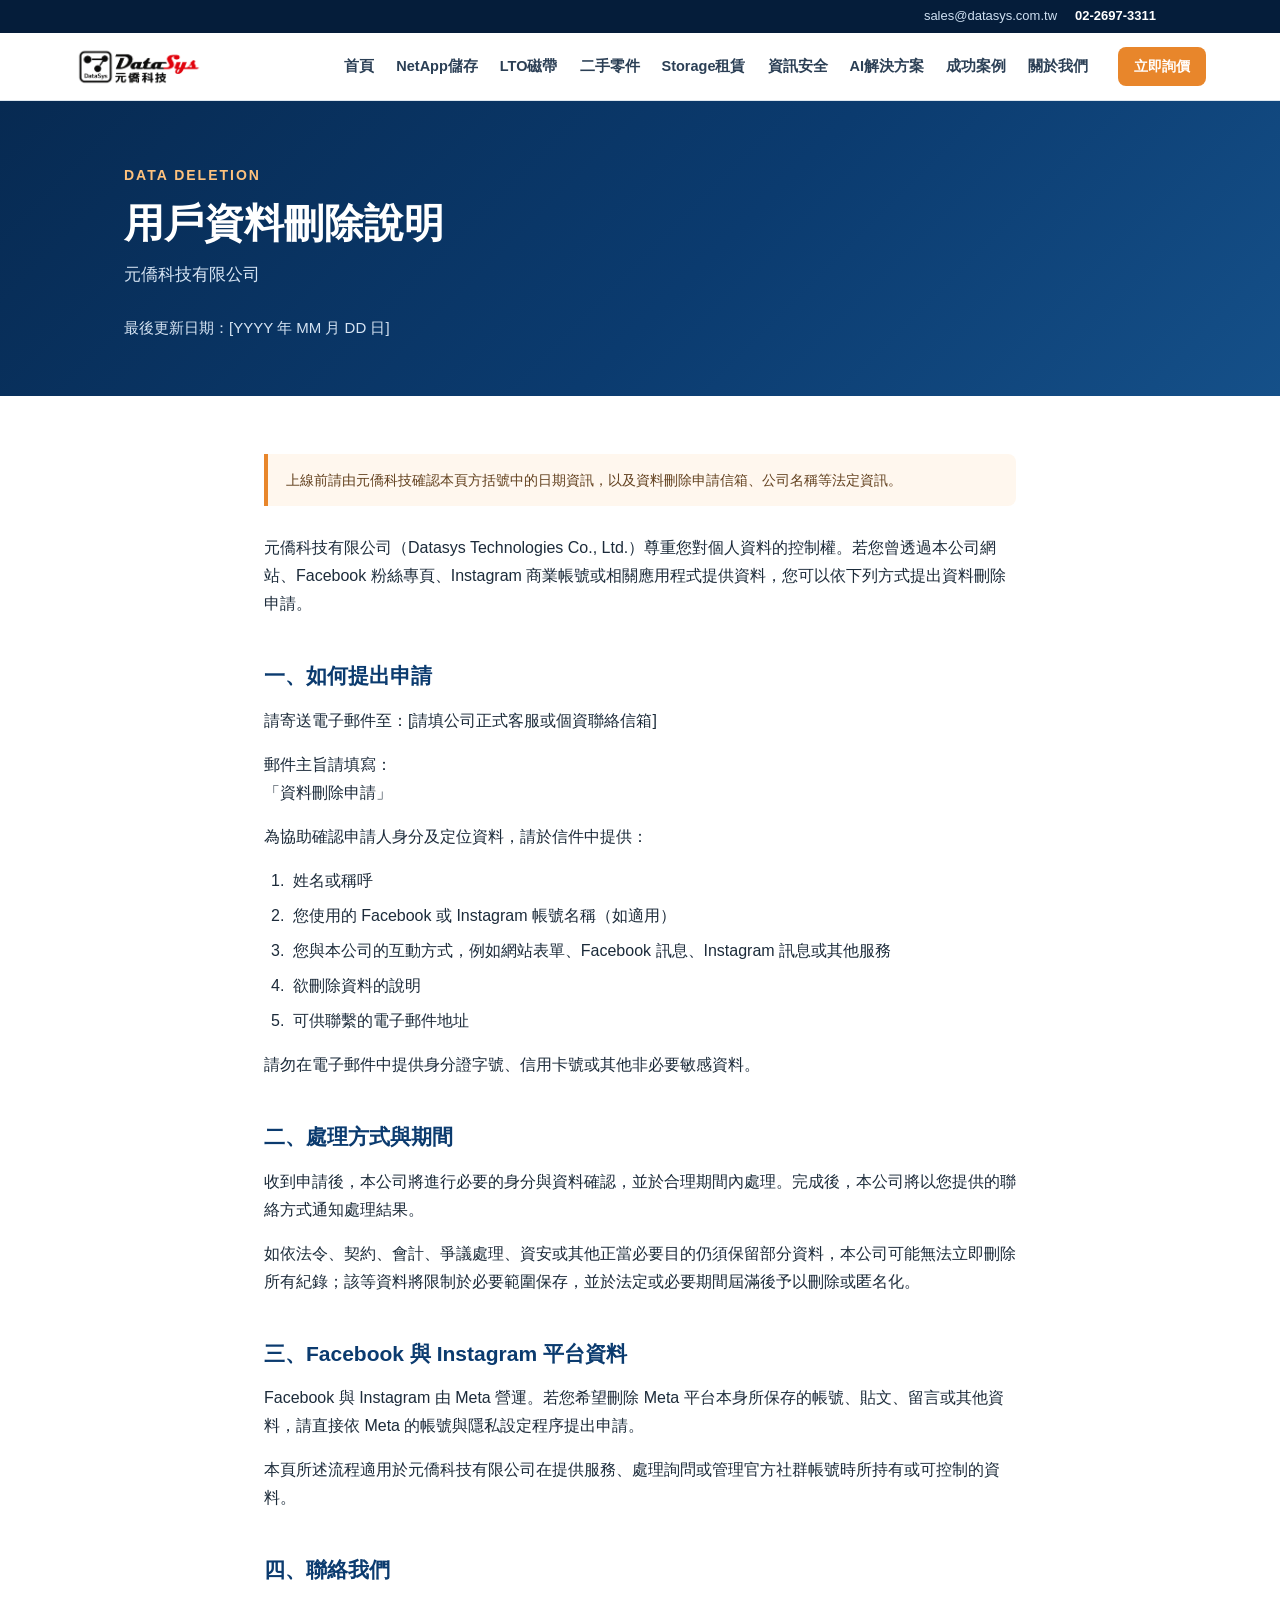
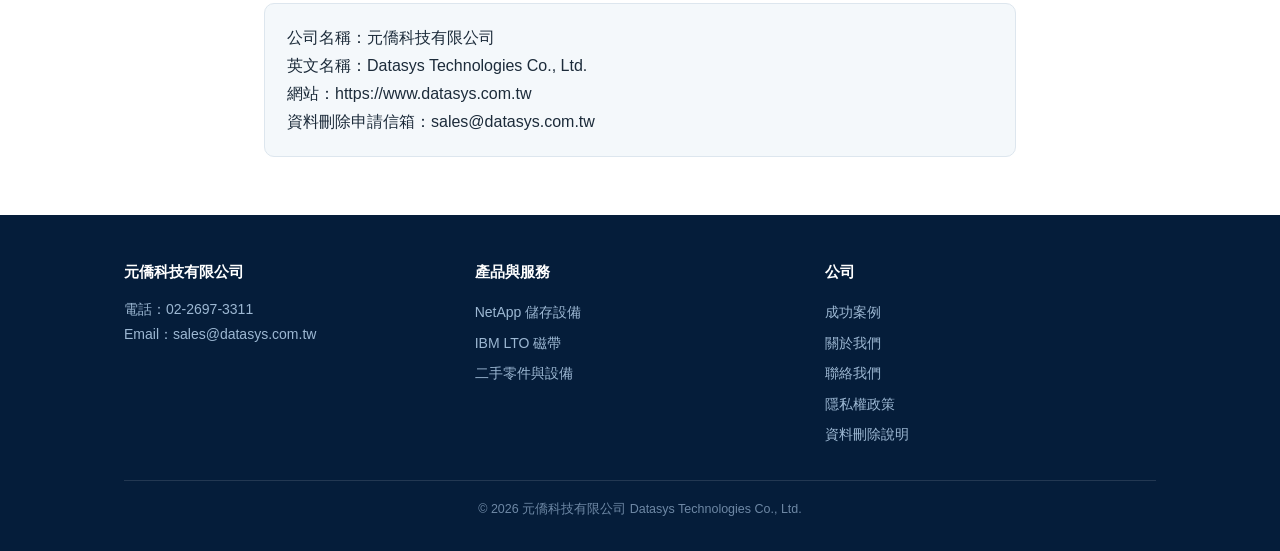
==== site/data-deletion/index.html @ 151cde61 "feat: add privacy and data deletion pages" ====
<!DOCTYPE html>
<html lang="zh-Hant">
<head>
<meta charset="utf-8">
<meta name="viewport" content="width=device-width,initial-scale=1">
<title>用戶資料刪除說明｜元僑科技有限公司</title>
<meta name="description" content="元僑科技有限公司的用戶資料刪除申請方式、處理流程與 Facebook、Instagram 平台資料說明。">
<link rel="stylesheet" href="../style.css">
<link rel="canonical" href="https://www.datasys.com.tw/data-deletion">
</head>
<body>
<header>
<div class="topbar"><div class="wrap"><span>sales@datasys.com.tw</span><a href="tel:0226973311">02-2697-3311</a></div></div>
<div class="navrow">
  <a class="logo" href="/" aria-label="元僑科技首頁"><img src="../image/datasys-logo.png" alt="元僑科技 DataSys" width="130"></a>
  <nav><a href="/">首頁</a><a href="/netapp.html">NetApp儲存</a><a href="/lto.html">LTO磁帶</a><a href="/parts.html">二手零件</a><a href="/rental.html">Storage租賃</a><a href="/security.html">資訊安全</a><a href="/ai.html">AI解決方案</a><a href="/cases.html">成功案例</a><a href="/about.html">關於我們</a></nav>
  <button class="burger" aria-label="開啟選單"><svg class="i" viewBox="0 0 24 24" fill="none" stroke="currentColor" stroke-width="1.8" stroke-linecap="round"><path d="M4 6h16M4 12h16M4 18h16"/></svg></button>
  <a class="btn sm" href="/contact.html">立即詢價</a>
</div>
</header>
<main>
<section class="hero legal-hero"><div class="wrap"><p class="kicker">DATA DELETION</p><h1>用戶資料刪除說明</h1><p class="lead">元僑科技有限公司</p><p class="legal-updated">最後更新日期：[YYYY 年 MM 月 DD 日]</p></div></section>
<section class="sec"><div class="wrap legal-content">
<p class="legal-note">上線前請由元僑科技確認本頁方括號中的日期資訊，以及資料刪除申請信箱、公司名稱等法定資訊。</p>
<p>元僑科技有限公司（Datasys Technologies Co., Ltd.）尊重您對個人資料的控制權。若您曾透過本公司網站、Facebook 粉絲專頁、Instagram 商業帳號或相關應用程式提供資料，您可以依下列方式提出資料刪除申請。</p>
<h2>一、如何提出申請</h2><p>請寄送電子郵件至：[請填公司正式客服或個資聯絡信箱]</p><p>郵件主旨請填寫：<br>「資料刪除申請」</p><p>為協助確認申請人身分及定位資料，請於信件中提供：</p><ol><li>姓名或稱呼</li><li>您使用的 Facebook 或 Instagram 帳號名稱（如適用）</li><li>您與本公司的互動方式，例如網站表單、Facebook 訊息、Instagram 訊息或其他服務</li><li>欲刪除資料的說明</li><li>可供聯繫的電子郵件地址</li></ol><p>請勿在電子郵件中提供身分證字號、信用卡號或其他非必要敏感資料。</p>
<h2>二、處理方式與期間</h2><p>收到申請後，本公司將進行必要的身分與資料確認，並於合理期間內處理。完成後，本公司將以您提供的聯絡方式通知處理結果。</p><p>如依法令、契約、會計、爭議處理、資安或其他正當必要目的仍須保留部分資料，本公司可能無法立即刪除所有紀錄；該等資料將限制於必要範圍保存，並於法定或必要期間屆滿後予以刪除或匿名化。</p>
<h2>三、Facebook 與 Instagram 平台資料</h2><p>Facebook 與 Instagram 由 Meta 營運。若您希望刪除 Meta 平台本身所保存的帳號、貼文、留言或其他資料，請直接依 Meta 的帳號與隱私設定程序提出申請。</p><p>本頁所述流程適用於元僑科技有限公司在提供服務、處理詢問或管理官方社群帳號時所持有或可控制的資料。</p>
<h2>四、聯絡我們</h2><div class="legal-contact"><p>公司名稱：元僑科技有限公司<br>英文名稱：Datasys Technologies Co., Ltd.<br>網站：https://www.datasys.com.tw<br>資料刪除申請信箱：sales@datasys.com.tw</p></div>
</div></section>
</main>
<footer><div class="wrap"><div class="grid g3"><div><h4>元僑科技有限公司</h4><p>電話：02-2697-3311<br>Email：sales@datasys.com.tw</p></div><div><h4>產品與服務</h4><a href="/netapp.html">NetApp 儲存設備</a><a href="/lto.html">IBM LTO 磁帶</a><a href="/parts.html">二手零件與設備</a></div><div><h4>公司</h4><a href="/cases.html">成功案例</a><a href="/about.html">關於我們</a><a href="/contact.html">聯絡我們</a><a href="/privacy-policy">隱私權政策</a><a href="/data-deletion">資料刪除說明</a></div></div><div class="copy">© 2026 元僑科技有限公司 Datasys Technologies Co., Ltd.</div></div></footer>
<script src="../site-common.js" defer></script>
</body>
</html>
---- site/style.css ----
:root{
  --color-navy:#0B1F3A; --color-blue:#2563EB; --color-cyan:#22D3EE; --color-ink:#111827; --color-muted:#64748B; --color-surface:#F8FAFC;
  --navy:#0b3b6f; --navy-d:#072a52; --navy-xd:#051d3a;
  --accent:#e8862b; --accent-d:#cf7017;
  --ink:#1c2b3a; --muted:#5a6b7d; --line:#dde6ee;
  --bg:#ffffff; --bg-soft:#f4f8fb;
}
*{margin:0;padding:0;box-sizing:border-box}
body{font-family:"Noto Sans TC","PingFang TC","Microsoft JhengHei",sans-serif;color:var(--ink);line-height:1.75;background:var(--bg)}
a{color:var(--navy);text-decoration:none}
img{max-width:100%}
.wrap{max-width:1080px;margin:0 auto;padding:0 24px}

/* header */
header{position:sticky;top:0;z-index:50;background:#fff;border-bottom:1px solid var(--line)}
.topbar{background:var(--navy-xd);color:#cfe0f2;font-size:13px}
.topbar .wrap{display:flex;justify-content:flex-end;gap:18px;padding:5px 24px}
.topbar a{color:#fff;font-weight:600}
.navrow{display:flex;align-items:center;gap:20px;padding:12px 24px;max-width:1180px;margin:0 auto}
.logo{display:flex;align-items:center;flex:0 0 auto;width:130px;line-height:0}
.logo img{display:block;width:100%;height:auto}
nav{margin-left:auto;display:flex;flex-wrap:wrap;gap:2px}
nav a{padding:6px 10px;font-size:14.5px;font-weight:600;color:#2b3f55;border-radius:6px}
nav a:hover{background:var(--bg-soft);color:var(--navy)}
nav a.on{color:var(--accent-d)}
svg.i{width:1em;height:1em;vertical-align:-0.125em}
.burger{display:none;background:none;border:1px solid var(--line);border-radius:8px;padding:7px 9px;color:var(--navy);cursor:pointer;margin-left:auto}
.burger svg.i{width:22px;height:22px;display:block}
.navrow{position:relative}
@media(max-width:1000px){
  .logo{width:108px}
  .burger{display:block}
  nav{display:none;position:absolute;top:100%;left:0;right:0;margin-left:0;background:#fff;flex-direction:column;gap:0;padding:8px 24px 16px;border-bottom:1px solid var(--line);box-shadow:0 14px 26px rgba(11,59,111,.10)}
  nav.open{display:flex}
  nav a{padding:13px 8px;font-size:16px;border-bottom:1px solid var(--bg-soft);border-radius:0}
}
@media(max-width:420px){.logo{width:92px}}
.btn{display:inline-block;background:var(--accent);color:#fff;font-weight:700;padding:10px 22px;border-radius:8px;font-size:15px}
.btn:hover{background:var(--accent-d)}
.btn.ghost{background:transparent;border:2px solid rgba(255,255,255,.7);color:#fff}
.btn.ghost:hover{background:rgba(255,255,255,.12)}
.btn.sm{padding:7px 16px;font-size:14px}

/* hero */
.hero{background:linear-gradient(135deg,var(--navy-d) 0%,var(--navy) 55%,#155089 100%);color:#fff;padding:72px 0 64px}
.hero.hero-home{background:linear-gradient(100deg,rgba(5,29,58,.82) 0%,rgba(7,42,82,.60) 45%,rgba(11,59,111,.22) 100%),url(image/hero-home.jpg) center/cover no-repeat;padding:96px 0 88px}
.hero.hero-ai{background:linear-gradient(100deg,rgba(5,29,58,.80) 0%,rgba(7,42,82,.55) 50%,rgba(7,42,82,.18) 100%),url(image/hero-ai.jpg) center/cover no-repeat;padding:88px 0 80px}
.hero.hero-storage{background:linear-gradient(100deg,rgba(5,29,58,.86) 0%,rgba(7,42,82,.66) 50%,rgba(11,59,111,.30) 100%),url(image/storage-closeup.jpg) center/cover no-repeat}
.hero .kicker{color:#ffc27d;font-weight:700;letter-spacing:2px;font-size:14px;margin-bottom:10px}
.hero h1{font-size:clamp(26px,4vw,40px);line-height:1.35;margin-bottom:14px}
.hero .lead{font-size:17px;color:#d7e5f4;max-width:720px;margin-bottom:26px}
.cta-row{display:flex;gap:14px;flex-wrap:wrap}
.trustline{margin-top:30px;font-size:13.5px;color:#a9c3dd;letter-spacing:.5px}

/* sections */
.sec{padding:58px 0}
.sec.soft{background:var(--bg-soft)}
.sec h2{font-size:26px;color:var(--navy);margin-bottom:8px}
.sec .sub{color:var(--muted);margin-bottom:30px;max-width:760px}
.grid{display:grid;gap:20px}
.g3{grid-template-columns:repeat(3,1fr)}
.g2{grid-template-columns:repeat(2,1fr)}
.g4{grid-template-columns:repeat(4,1fr)}
@media(max-width:860px){.g3,.g4{grid-template-columns:repeat(2,1fr)}}
@media(max-width:560px){.g3,.g2,.g4{grid-template-columns:1fr}}
.card{border:1px solid var(--line);border-radius:12px;padding:24px;background:#fff;display:block}
.ico{width:46px;height:46px;border-radius:10px;background:#e9f1f9;color:var(--navy);display:flex;align-items:center;justify-content:center;margin-bottom:12px;font-weight:800;font-size:19px}
.ico svg.i{width:24px;height:24px}
.card h3{font-size:17.5px;color:var(--navy);margin-bottom:8px}
.card p{font-size:14.5px;color:var(--muted)}
a.card:hover{border-color:var(--navy);box-shadow:0 6px 18px rgba(11,59,111,.10)}
a.card .more{display:inline-block;margin-top:10px;font-size:13.5px;font-weight:700;color:var(--accent-d)}

/* feature list */
.feat{display:flex;gap:14px;align-items:flex-start;margin-bottom:22px}
.feat .n{flex:0 0 34px;height:34px;border-radius:50%;background:var(--navy);color:#fff;display:flex;align-items:center;justify-content:center;font-weight:800}
.feat .n svg.i{width:17px;height:17px}
.feat h3{font-size:16.5px;color:var(--navy)}
.feat p{font-size:14.5px;color:var(--muted)}

/* table */
table.spec{width:100%;border-collapse:collapse;background:#fff;font-size:15px}
table.spec th{background:var(--navy);color:#fff;padding:10px 14px;text-align:left}
table.spec td{padding:10px 14px;border-bottom:1px solid var(--line)}
table.spec tr:nth-child(even) td{background:var(--bg-soft)}

/* stock list */
.stock h3{color:var(--navy);font-size:16.5px;margin:18px 0 6px}
.stock ul{list-style:none}
.stock li{padding:6px 0 6px 26px;position:relative;border-bottom:1px dashed var(--line);font-size:15px}
.stock li:before{content:"✔";color:var(--accent-d);position:absolute;left:2px;font-weight:700}

/* faq */
details.faq{background:#fff;border:1px solid var(--line);border-radius:10px;margin-bottom:10px;padding:0 18px}
details.faq summary{cursor:pointer;font-weight:700;padding:14px 0;color:var(--navy);list-style-position:inside}
details.faq p{padding:0 0 16px;color:var(--muted);font-size:14.5px}

/* badges / clients */
.badge-row{display:flex;gap:14px;flex-wrap:wrap;margin-top:6px}
.badge{background:#fff;border:1px solid var(--line);border-radius:10px;padding:14px 22px;font-weight:700;color:var(--navy);font-size:15px}
.badge small{display:block;font-weight:500;color:var(--muted);font-size:12.5px}

/* product showcase */
.prodshot{display:grid;grid-template-columns:1fr 1.1fr;gap:36px;align-items:center}
.prodshot .shot{background:#fff;border:1px solid var(--line);border-radius:14px;padding:14px;display:flex;align-items:center;justify-content:center}
.prodshot .shot img{max-width:100%;max-height:340px;border-radius:8px}
.prodshot ul{list-style:none;margin:14px 0 20px}
.prodshot li{padding:7px 0 7px 26px;position:relative;font-size:15px}
.prodshot li:before{content:"✔";color:var(--accent-d);position:absolute;left:2px;font-weight:700}
@media(max-width:760px){.prodshot{grid-template-columns:1fr}}

/* guarantee highlight */
.promise{background:linear-gradient(135deg,#fff7ee,#ffefdd);border:2px solid var(--accent);border-radius:14px;padding:26px 30px;margin:26px 0}
.promise strong{color:var(--accent-d);font-size:19px}

/* case */
.case{background:#fff;border:1px solid var(--line);border-left:5px solid var(--navy);border-radius:10px;padding:26px 30px;margin-bottom:22px}
.case h3{color:var(--navy);font-size:19px}
.case .tag{display:inline-block;background:var(--bg-soft);color:var(--muted);font-size:12.5px;padding:2px 10px;border-radius:99px;margin:6px 0 12px}
.case p{font-size:14.5px;color:var(--ink)}
.case .ok{color:#1a7a3c;font-weight:700;font-size:14px;margin-top:10px}

/* timeline */
.tl{list-style:none;border-left:3px solid var(--navy);margin-left:8px}
.tl li{padding:0 0 22px 24px;position:relative}
.tl li:before{content:"";width:13px;height:13px;border-radius:50%;background:var(--accent);position:absolute;left:-8px;top:7px}
.tl b{color:var(--navy);font-size:16px;display:block}

/* cta band */
.cta-band{background:linear-gradient(135deg,var(--navy-d),var(--navy));color:#fff;text-align:center;padding:54px 0}
.cta-band h2{font-size:24px;margin-bottom:8px}
.cta-band p{color:#cfe0f2;margin-bottom:22px}
.cta-band .phone{font-size:28px;font-weight:800;color:#ffc27d;display:block;margin:10px 0 20px}

/* footer */
footer{background:var(--navy-xd);color:#9db8d3;padding:44px 0 30px;font-size:14px}
footer .grid{align-items:start}
footer h4{color:#fff;font-size:15px;margin-bottom:12px}
footer a{color:#9db8d3;display:block;padding:3px 0}
footer a:hover{color:#fff}
.copy{border-top:1px solid rgba(255,255,255,.12);margin-top:30px;padding-top:18px;text-align:center;font-size:12.5px;color:#6e88a5}

/* Legal pages */
.legal-hero{padding:62px 0 54px}
.legal-hero .kicker{margin-bottom:8px}
.legal-hero h1{margin-bottom:10px}
.legal-updated{color:#d7e5f4;font-size:15px}
.legal-content{max-width:800px;margin:0 auto}
.legal-content h2{font-size:21px;margin:40px 0 12px;color:var(--navy)}
.legal-content h2:first-child{margin-top:0}
.legal-content p,.legal-content li{font-size:16px;color:var(--ink)}
.legal-content p{margin:0 0 16px}
.legal-content ol{margin:0 0 16px;padding-left:1.55em}
.legal-content li{padding-left:4px;margin:7px 0}
.legal-content .legal-note{background:#fff7ee;border-left:4px solid var(--accent);border-radius:0 8px 8px 0;padding:14px 18px;margin:0 0 28px;color:#62401e;font-size:14px}
.legal-content .legal-contact{background:var(--bg-soft);border:1px solid var(--line);border-radius:10px;padding:20px 22px;margin-top:14px}
.legal-content .legal-contact p:last-child{margin-bottom:0}
@media(max-width:560px){.legal-hero{padding:48px 0 42px}.legal-content h2{font-size:19px;margin-top:32px}.legal-content p,.legal-content li{font-size:15.5px}}


/* contact form */
.form{background:#fff;border:1px solid var(--line);border-radius:14px;padding:30px}
.form label{display:block;font-weight:700;font-size:14px;margin:14px 0 4px;color:var(--navy)}
.form input,.form select,.form textarea{width:100%;padding:10px 12px;border:1px solid var(--line);border-radius:8px;font-size:15px;font-family:inherit}
.form textarea{min-height:110px}
.info-list{list-style:none;font-size:15.5px}
.info-list li{padding:9px 0;border-bottom:1px dashed var(--line)}
.info-list b{color:var(--navy);margin-right:10px}
.line-contact{display:flex;align-items:center;gap:10px}
.line-contact b{margin-right:0;white-space:nowrap}
.line-add-button{display:inline-block;width:160px;height:52px;overflow:hidden;flex:0 0 auto;border-radius:9px;box-shadow:0 2px 6px rgba(6,199,85,.18)}
.line-add-button:focus-visible{outline:3px solid #06c755;outline-offset:3px}
.line-add-button img{display:block;width:224px;max-width:none;height:auto;transform:translate(-32px,-49px)}
.map-ph{background:var(--bg-soft);border:1px dashed var(--line);border-radius:12px;height:220px;display:flex;align-items:center;justify-content:center;color:var(--muted);margin-top:18px}

/* Parts inquiry landing page */
.parts-hero{min-height:640px;display:flex;align-items:center;padding:82px 0;background:linear-gradient(105deg,rgba(11,31,58,.96),rgba(11,31,58,.86) 58%,rgba(11,31,58,.72)),url(image/storage-closeup.jpg) center/cover no-repeat}
.parts-hero .wrap{width:100%}
.parts-hero .kicker,.parts-cta .eyebrow{color:#22d3ee}
.parts-hero h1{max-width:900px;font-size:clamp(30px,4.25vw,46px);line-height:1.42;letter-spacing:.01em}
.parts-hero .lead{max-width:760px;color:#e2e8f0;font-size:17px;line-height:1.9}
.parts-hero .btn,.parts-form .submit-btn,.parts-cta .btn{background:#2563eb;color:#fff}
.parts-hero .btn:hover,.parts-form .submit-btn:hover,.parts-cta .btn:hover{background:#1d4ed8}
.parts-hero .btn.ghost{border-color:rgba(255,255,255,.72);background:transparent}
.parts-hero .btn.ghost:hover{background:rgba(255,255,255,.12)}
.section-heading{max-width:780px;margin-bottom:28px}
.section-heading h2{margin:0 0 8px;color:#0b1f3a}
.section-heading .sub{margin:0;max-width:none}
.eyebrow{color:#2563eb;font-size:12px;font-weight:800;letter-spacing:.16em;margin-bottom:6px}
.inquiry-section{background:#f8fafc;padding-top:64px;padding-bottom:54px}
.parts-form{max-width:900px;margin:0 auto;padding:30px;background:#fff;border:1px solid #dbe4ef;box-shadow:0 16px 42px rgba(11,31,58,.08)}
.form-grid{display:grid;grid-template-columns:repeat(2,minmax(0,1fr));column-gap:20px;row-gap:4px}
.parts-form .field{min-width:0}
.parts-form .field-wide{grid-column:1/-1}
.parts-form label{margin:12px 0 6px;color:#111827}
.parts-form label span{margin-left:5px;color:#b42318;font-size:12px}
.parts-form input,.parts-form select,.parts-form textarea{min-height:46px;border-color:#cbd5e1;color:#111827;background:#fff}
.parts-form input:focus,.parts-form select:focus,.parts-form textarea:focus{outline:3px solid rgba(37,99,235,.18);border-color:#2563eb}
.parts-form textarea{min-height:112px;resize:vertical}
.submit-btn{width:100%;min-height:50px;margin-top:22px;cursor:pointer;border:0;font:inherit}
.privacy-note{margin-top:12px;color:#64748b;font-size:12.5px;line-height:1.7}
.form-status{min-height:0;margin-top:0;font-size:14px;font-weight:700}
.form-status:not(:empty){margin-top:12px;padding:12px 14px;border-radius:8px;background:#ecfdf3;color:#067647}
.form-status.is-error:not(:empty){background:#fef3f2;color:#b42318}
.form-intro{font-size:14px;color:var(--muted);margin:4px 0 12px}.form-intro span,.form label span{color:#b42318;font-size:12px}.field-wide .service-fields{display:contents}.hp-field{position:absolute;left:-9999px;opacity:0;pointer-events:none}.submit-btn:disabled{opacity:.65;cursor:wait}.form input:invalid:not(:placeholder-shown),.form textarea:invalid:not(:placeholder-shown){border-color:#b42318}.inquiry-form{max-width:900px;margin:0 auto}.inquiry-form .form-grid{display:grid;grid-template-columns:repeat(2,minmax(0,1fr));gap:4px 20px}.inquiry-form .field-wide{grid-column:1/-1}.inquiry-form .service-fields{grid-column:1/-1;display:grid;grid-template-columns:repeat(2,minmax(0,1fr));gap:4px 20px}.inquiry-form .service-fields:empty{display:none}.sticky-cta{display:none}
.trust-section{padding-top:8px;padding-bottom:58px;background:#f8fafc}
.trust-grid{gap:16px}
.trust-card{padding:22px 22px 24px;background:#fff;border:1px solid #e2e8f0;border-radius:12px}
.line-icon{width:42px;height:42px;margin-bottom:14px;color:#2563eb}
.line-icon svg{width:100%;height:100%;fill:none;stroke:currentColor;stroke-width:1.6;stroke-linecap:round;stroke-linejoin:round}
.trust-card h3{font-size:17px;color:#0b1f3a;margin-bottom:5px}
.trust-card p{font-size:14px;color:#64748b;line-height:1.7}
.stock-section{background:#fff}
.stock-cards{gap:18px}
.stock-card{border:1px solid #dbe4ef;border-radius:12px;padding:22px;background:#fff}
.stock-card h3{margin:0 0 8px;color:#0b1f3a;font-size:18px}
.stock-card ul{padding-left:20px;color:#334155}
.stock-card li{padding:4px 0;font-size:14.5px}
.stock-help{margin-top:14px;padding-top:12px;border-top:1px solid #e2e8f0;color:#2563eb;font-size:13px;font-weight:700}
.scenario-grid{margin-top:22px}
.scenario-grid .feat{margin:0;padding:18px;background:#fff;border:1px solid #e2e8f0;border-radius:12px}
.scenario-grid .feat .n{background:#eaf2ff;color:#2563eb}
.service-section{background:#fff}
.service-grid{margin-top:22px}
.service-grid .card{padding:24px;background:#f8fafc;border-color:#e2e8f0}
.step-number{color:#2563eb;font-size:14px;font-weight:800;letter-spacing:.1em;margin-bottom:12px}
.warranty-section{padding:58px 0;background:#0b1f3a;color:#e2e8f0}
.warranty-inner{display:flex;align-items:center;justify-content:space-between;gap:32px}
.warranty-inner>div:first-child{max-width:820px}
.warranty-inner .eyebrow{color:#22d3ee}
.warranty-inner h2{margin:0 0 12px;color:#fff;font-size:clamp(23px,3vw,30px);line-height:1.45}
.warranty-inner p{font-size:15px;line-height:1.9}
.warranty-inner .warranty-note{margin-top:14px;color:#b6c5d8;font-size:13px}
.warranty-mark{width:82px;height:82px;flex:0 0 auto;color:#22d3ee;opacity:.92}
.warranty-mark svg{width:100%;height:100%;fill:none;stroke:currentColor;stroke-width:1.5;stroke-linecap:round;stroke-linejoin:round}
.faq-section{background:#f8fafc}
.faq-section .faq{max-width:900px;margin:0 auto 10px;padding:0 18px;background:#fff}
.faq-section .section-heading{max-width:900px;margin:0 auto 24px}
.faq summary{min-height:52px;display:flex;align-items:center;list-style:none;padding:12px 22px 12px 0;position:relative}
.faq summary::-webkit-details-marker{display:none}
.faq summary:after{content:"+";position:absolute;right:0;color:#2563eb;font-size:22px;font-weight:400}
.faq[open] summary:after{content:"−"}
.faq summary:focus-visible{outline:3px solid rgba(37,99,235,.3);outline-offset:2px}
.faq-section .faq p{padding-bottom:17px}
.parts-cta{background:linear-gradient(135deg,#0b1f3a,#123761);padding:54px 0}
.parts-cta h2{max-width:760px;margin:0 auto 8px;font-size:clamp(23px,3vw,30px);line-height:1.5}
.parts-cta p{max-width:720px;margin:0 auto 18px}
.parts-cta .phone{color:#22d3ee}
@media(max-width:760px){.parts-hero{min-height:0;padding:64px 0 54px}.parts-hero .desktop-break{display:none}.parts-hero h1{font-size:clamp(29px,7vw,38px);line-height:1.42}.parts-hero .lead{font-size:16px}.parts-hero .cta-row{display:grid;grid-template-columns:1fr;gap:10px}.parts-hero .cta-row .btn{text-align:center;min-height:48px}.form-grid{grid-template-columns:1fr}.parts-form .field-wide{grid-column:auto}.parts-form{padding:20px}.warranty-inner{align-items:flex-start}.warranty-mark{width:54px;height:54px}}
@media(max-width:420px){.wrap{padding-left:18px;padding-right:18px}.parts-hero{padding:52px 0 44px}.parts-hero h1{font-size:28px}.sec{padding:46px 0}.parts-form{padding:17px}.parts-cta .phone{font-size:25px}.warranty-mark{display:none}}
@media(max-width:767px){body{padding-bottom:76px}.topbar .wrap{justify-content:center}.topbar span{display:none}.navrow>.btn.sm{display:none}.btn,.burger,nav a{min-height:44px;display:inline-flex;align-items:center;justify-content:center}.inquiry-form .form-grid,.inquiry-form .service-fields{grid-template-columns:1fr}.inquiry-form .field-wide{grid-column:auto}.sticky-cta{display:grid;grid-template-columns:1fr 1fr;position:fixed;z-index:60;bottom:0;left:0;right:0;background:#fff;border-top:1px solid var(--line);padding:8px 12px calc(8px + env(safe-area-inset-bottom));gap:10px;box-shadow:0 -4px 16px rgba(11,31,58,.12)}.sticky-cta a{min-height:44px;text-align:center;border-radius:8px;font-weight:700;display:flex;align-items:center;justify-content:center}.sticky-cta .call{background:var(--navy);color:#fff}.sticky-cta .request{background:var(--accent);color:#fff}}
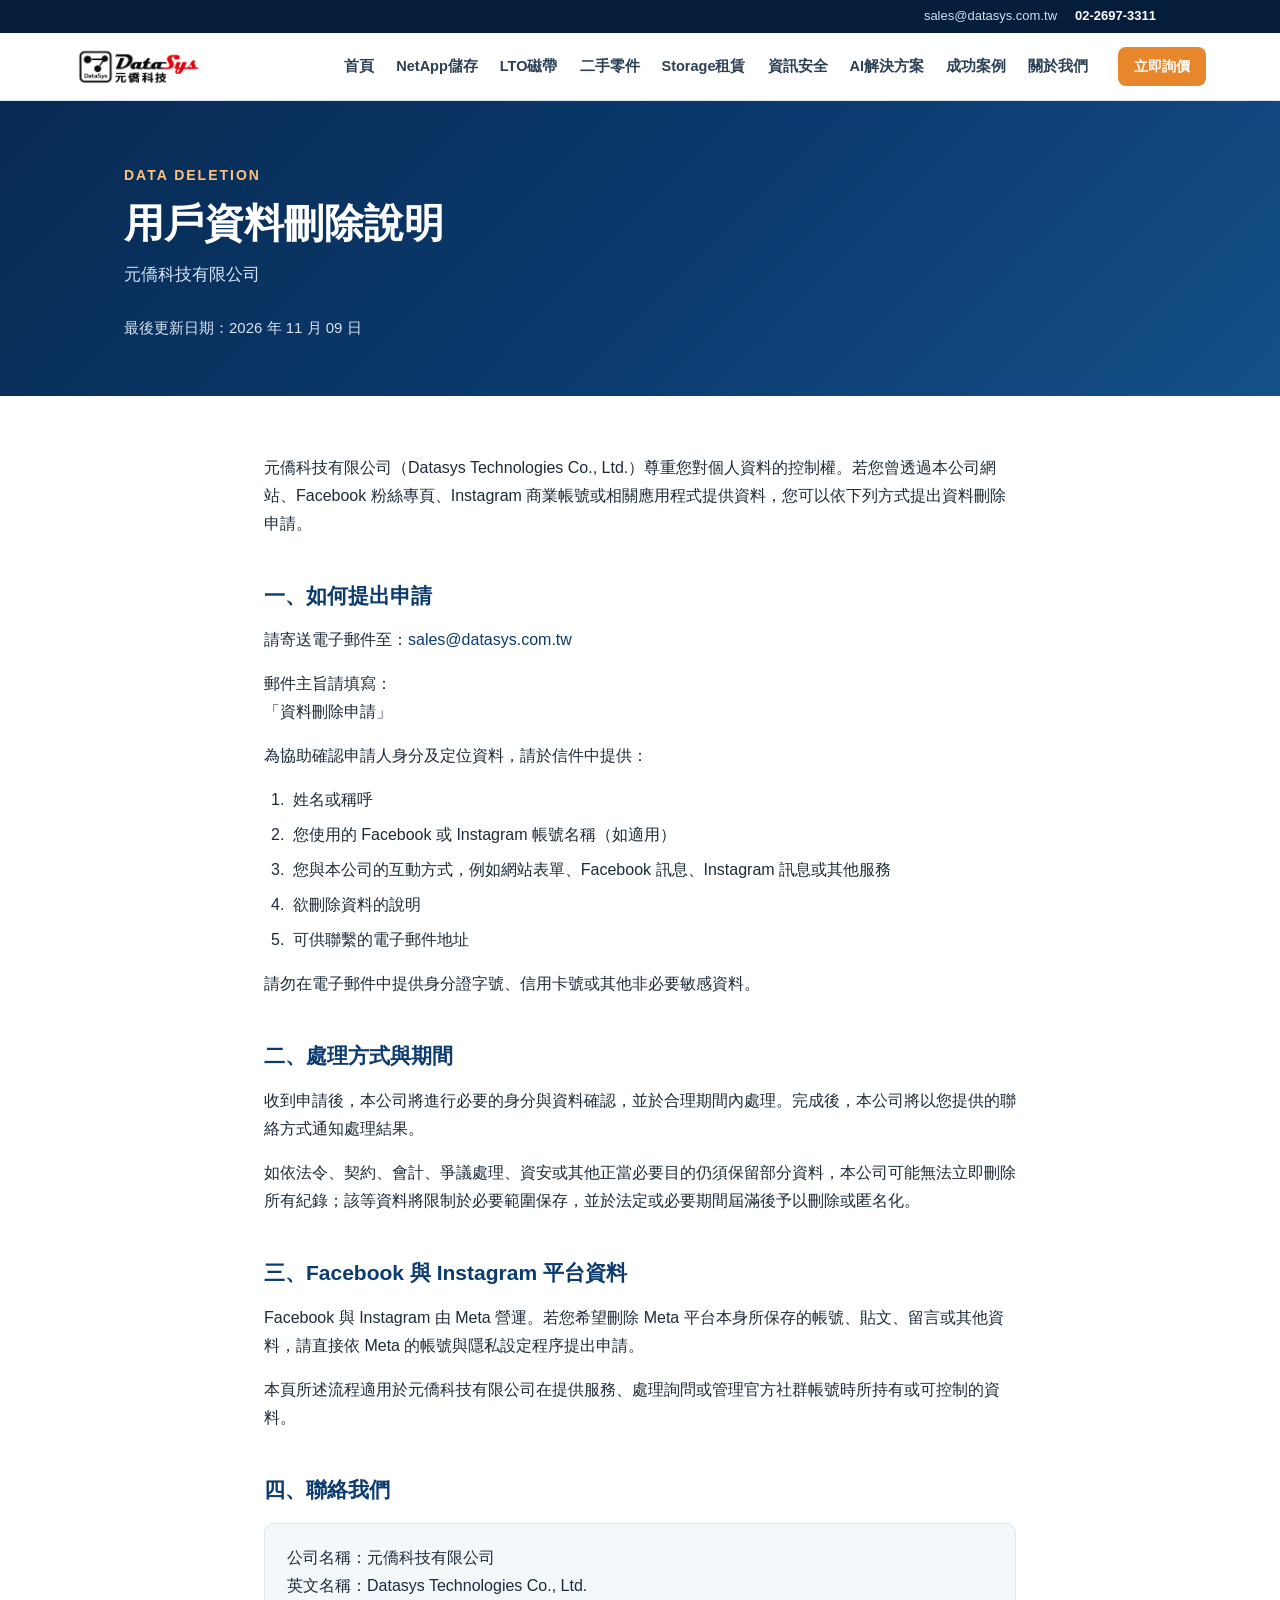
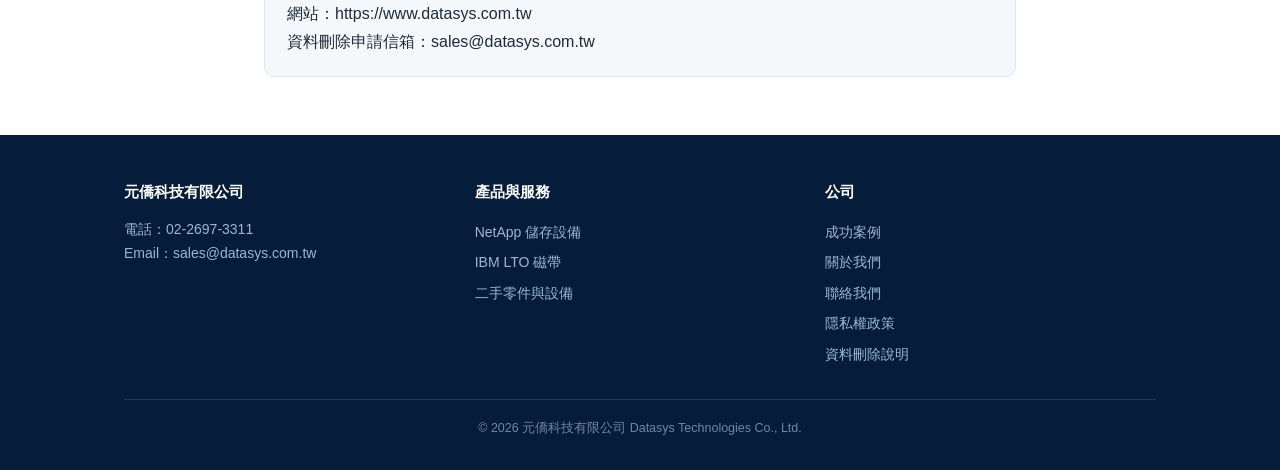
==== commit 7b692455: "Finalize data deletion contact page" ====
--- a/site/data-deletion/index.html
+++ b/site/data-deletion/index.html
@@ -19,17 +19,16 @@
 </div>
 </header>
 <main>
-<section class="hero legal-hero"><div class="wrap"><p class="kicker">DATA DELETION</p><h1>用戶資料刪除說明</h1><p class="lead">元僑科技有限公司</p><p class="legal-updated">最後更新日期：[YYYY 年 MM 月 DD 日]</p></div></section>
+<section class="hero legal-hero"><div class="wrap"><p class="kicker">DATA DELETION</p><h1>用戶資料刪除說明</h1><p class="lead">元僑科技有限公司</p><p class="legal-updated">最後更新日期：2026 年 11 月 09 日</p></div></section>
 <section class="sec"><div class="wrap legal-content">
-<p class="legal-note">上線前請由元僑科技確認本頁方括號中的日期資訊，以及資料刪除申請信箱、公司名稱等法定資訊。</p>
 <p>元僑科技有限公司（Datasys Technologies Co., Ltd.）尊重您對個人資料的控制權。若您曾透過本公司網站、Facebook 粉絲專頁、Instagram 商業帳號或相關應用程式提供資料，您可以依下列方式提出資料刪除申請。</p>
-<h2>一、如何提出申請</h2><p>請寄送電子郵件至：[請填公司正式客服或個資聯絡信箱]</p><p>郵件主旨請填寫：<br>「資料刪除申請」</p><p>為協助確認申請人身分及定位資料，請於信件中提供：</p><ol><li>姓名或稱呼</li><li>您使用的 Facebook 或 Instagram 帳號名稱（如適用）</li><li>您與本公司的互動方式，例如網站表單、Facebook 訊息、Instagram 訊息或其他服務</li><li>欲刪除資料的說明</li><li>可供聯繫的電子郵件地址</li></ol><p>請勿在電子郵件中提供身分證字號、信用卡號或其他非必要敏感資料。</p>
+<h2>一、如何提出申請</h2><p>請寄送電子郵件至：<a href="mailto:sales@datasys.com.tw">sales@datasys.com.tw</a></p><p>郵件主旨請填寫：<br>「資料刪除申請」</p><p>為協助確認申請人身分及定位資料，請於信件中提供：</p><ol><li>姓名或稱呼</li><li>您使用的 Facebook 或 Instagram 帳號名稱（如適用）</li><li>您與本公司的互動方式，例如網站表單、Facebook 訊息、Instagram 訊息或其他服務</li><li>欲刪除資料的說明</li><li>可供聯繫的電子郵件地址</li></ol><p>請勿在電子郵件中提供身分證字號、信用卡號或其他非必要敏感資料。</p>
 <h2>二、處理方式與期間</h2><p>收到申請後，本公司將進行必要的身分與資料確認，並於合理期間內處理。完成後，本公司將以您提供的聯絡方式通知處理結果。</p><p>如依法令、契約、會計、爭議處理、資安或其他正當必要目的仍須保留部分資料，本公司可能無法立即刪除所有紀錄；該等資料將限制於必要範圍保存，並於法定或必要期間屆滿後予以刪除或匿名化。</p>
 <h2>三、Facebook 與 Instagram 平台資料</h2><p>Facebook 與 Instagram 由 Meta 營運。若您希望刪除 Meta 平台本身所保存的帳號、貼文、留言或其他資料，請直接依 Meta 的帳號與隱私設定程序提出申請。</p><p>本頁所述流程適用於元僑科技有限公司在提供服務、處理詢問或管理官方社群帳號時所持有或可控制的資料。</p>
 <h2>四、聯絡我們</h2><div class="legal-contact"><p>公司名稱：元僑科技有限公司<br>英文名稱：Datasys Technologies Co., Ltd.<br>網站：https://www.datasys.com.tw<br>資料刪除申請信箱：sales@datasys.com.tw</p></div>
 </div></section>
 </main>
 <footer><div class="wrap"><div class="grid g3"><div><h4>元僑科技有限公司</h4><p>電話：02-2697-3311<br>Email：sales@datasys.com.tw</p></div><div><h4>產品與服務</h4><a href="/netapp.html">NetApp 儲存設備</a><a href="/lto.html">IBM LTO 磁帶</a><a href="/parts.html">二手零件與設備</a></div><div><h4>公司</h4><a href="/cases.html">成功案例</a><a href="/about.html">關於我們</a><a href="/contact.html">聯絡我們</a><a href="/privacy-policy">隱私權政策</a><a href="/data-deletion">資料刪除說明</a></div></div><div class="copy">© 2026 元僑科技有限公司 Datasys Technologies Co., Ltd.</div></div></footer>
-<script src="../site-common.js" defer></script>
+<script src="../site-common.js?v=20261018.2" defer></script>
 </body>
 </html>
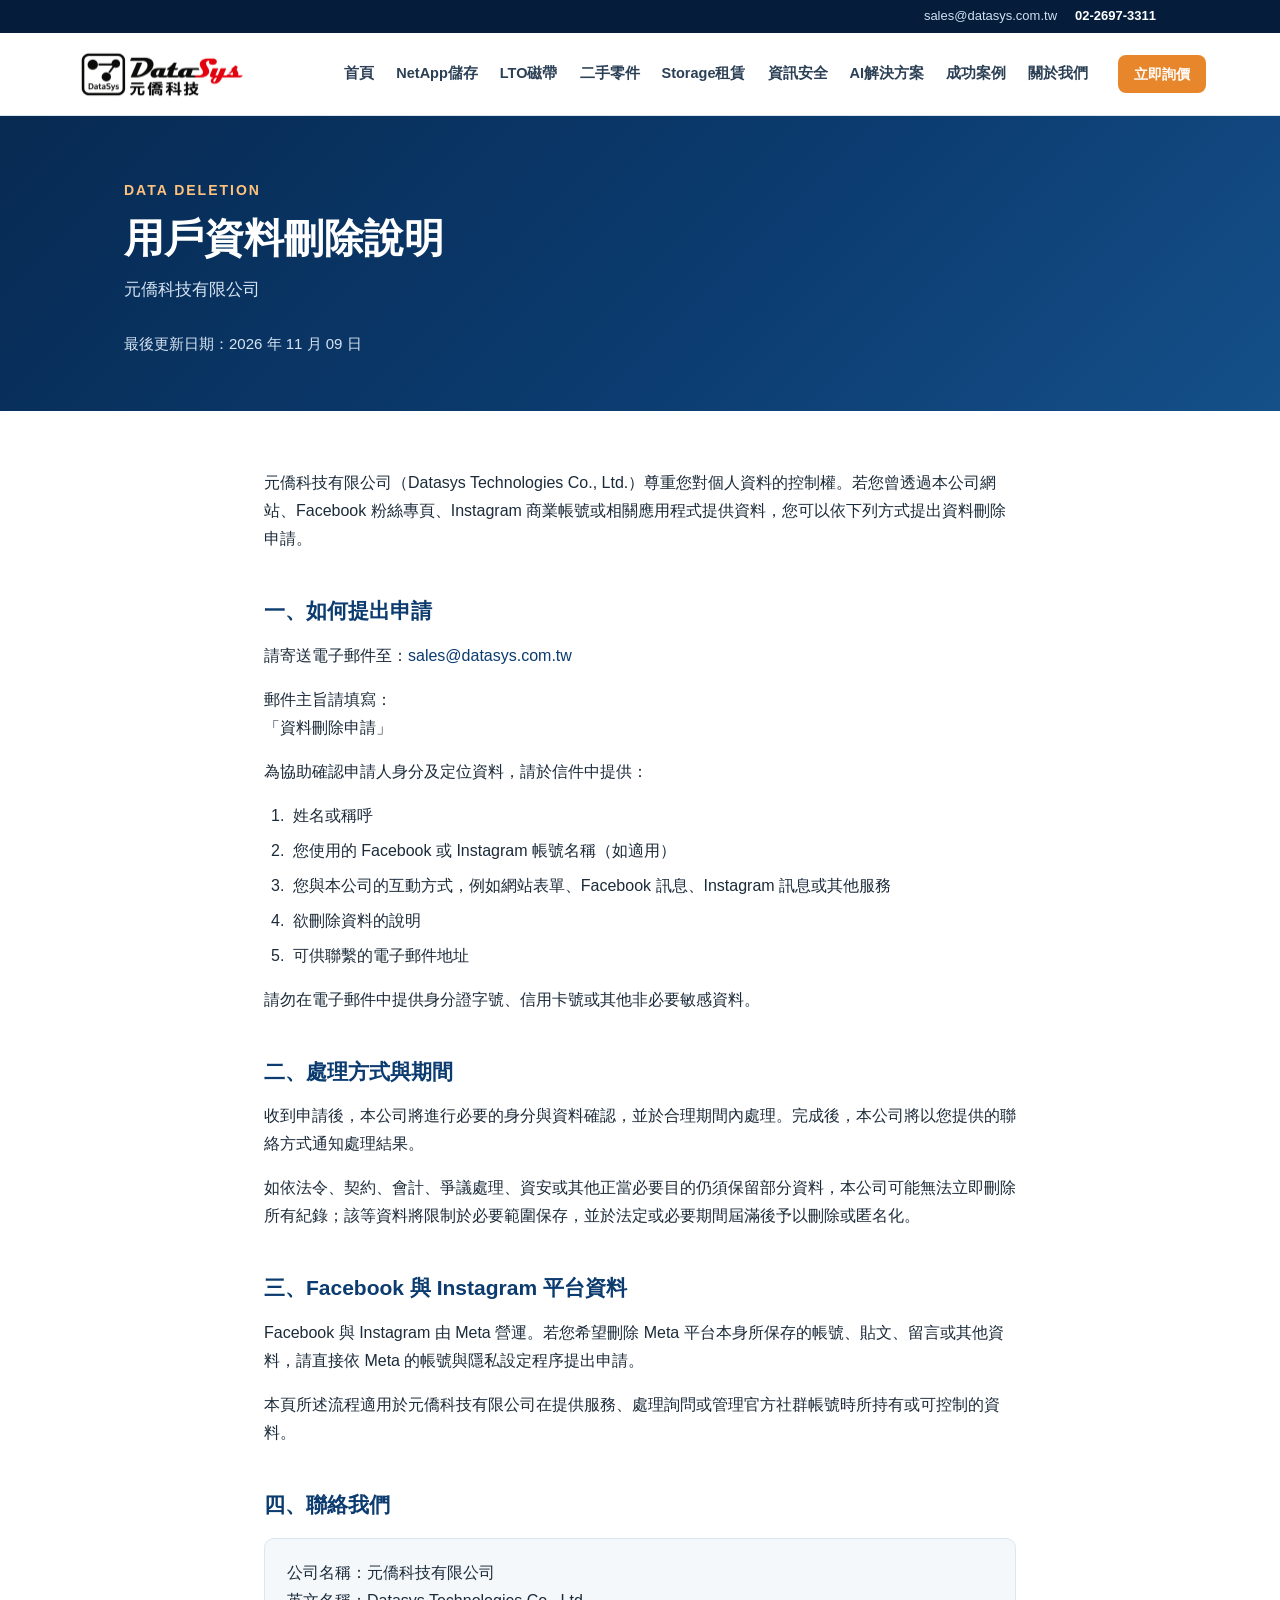
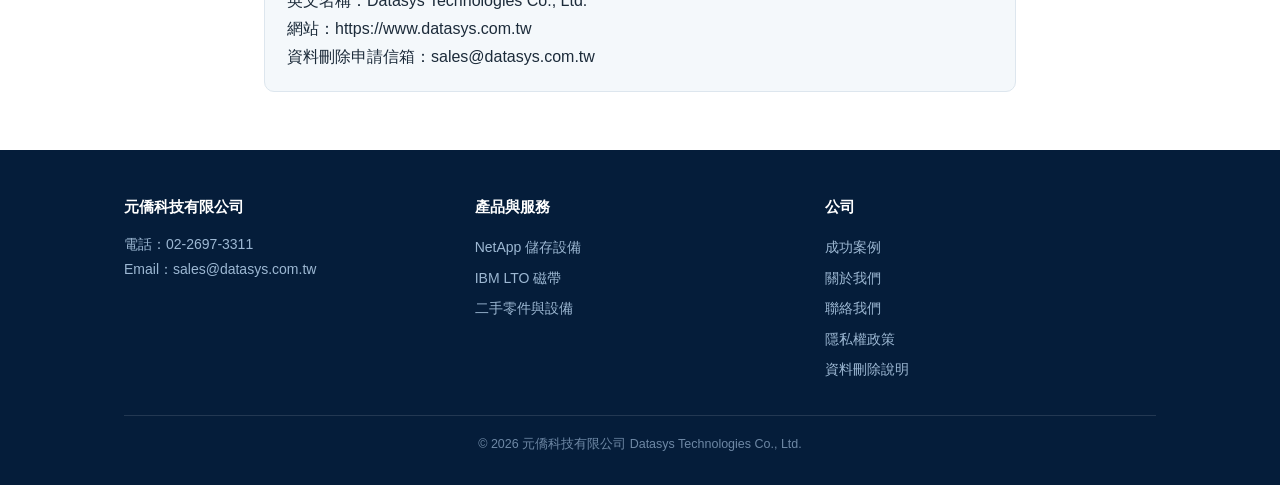
==== commit 21ec2733: "Add OG/Twitter meta, favicon and GTM; enlarge desktop logo; optimize images - Inject OG + Twitter Ca" ====
--- a/site/data-deletion/index.html
+++ b/site/data-deletion/index.html
@@ -1,18 +1,43 @@
 <!DOCTYPE html>
 <html lang="zh-Hant">
 <head>
+<!-- Google Tag Manager -->
+<script>(function(w,d,s,l,i){w[l]=w[l]||[];w[l].push({'gtm.start':
+new Date().getTime(),event:'gtm.js'});var f=d.getElementsByTagName(s)[0],
+j=d.createElement(s),dl=l!='dataLayer'?'&l='+l:'';j.async=true;j.src=
+'https://www.googletagmanager.com/gtm.js?id='+i+dl;f.parentNode.insertBefore(j,f);
+})(window,document,'script','dataLayer','GTM-TFXD29PJ');</script>
+<!-- End Google Tag Manager -->
 <meta charset="utf-8">
 <meta name="viewport" content="width=device-width,initial-scale=1">
 <title>用戶資料刪除說明｜元僑科技有限公司</title>
 <meta name="description" content="元僑科技有限公司的用戶資料刪除申請方式、處理流程與 Facebook、Instagram 平台資料說明。">
 <link rel="stylesheet" href="../style.css">
 <link rel="canonical" href="https://www.datasys.com.tw/data-deletion">
+<meta property="og:type" content="website">
+<meta property="og:site_name" content="元僑科技 DataSys">
+<meta property="og:locale" content="zh_TW">
+<meta property="og:title" content="用戶資料刪除說明｜元僑科技有限公司">
+<meta property="og:description" content="元僑科技有限公司的用戶資料刪除申請方式、處理流程與 Facebook、Instagram 平台資料說明。">
+<meta property="og:url" content="https://www.datasys.com.tw/data-deletion">
+<meta property="og:image" content="https://www.datasys.com.tw/image/og-image.jpg">
+<meta name="twitter:card" content="summary_large_image">
+<meta name="twitter:title" content="用戶資料刪除說明｜元僑科技有限公司">
+<meta name="twitter:description" content="元僑科技有限公司的用戶資料刪除申請方式、處理流程與 Facebook、Instagram 平台資料說明。">
+<meta name="twitter:image" content="https://www.datasys.com.tw/image/og-image.jpg">
+<link rel="icon" type="image/png" href="../image/favicon-32.png">
+<link rel="apple-touch-icon" href="../image/apple-touch-icon.png">
+<link rel="alternate icon" type="image/png" href="../image/favicon-192.png">
 </head>
 <body>
+<!-- Google Tag Manager (noscript) -->
+<noscript><iframe src="https://www.googletagmanager.com/ns.html?id=GTM-TFXD29PJ"
+height="0" width="0" style="display:none;visibility:hidden"></iframe></noscript>
+<!-- End Google Tag Manager (noscript) -->
 <header>
 <div class="topbar"><div class="wrap"><span>sales@datasys.com.tw</span><a href="tel:0226973311">02-2697-3311</a></div></div>
 <div class="navrow">
-  <a class="logo" href="/" aria-label="元僑科技首頁"><img src="../image/datasys-logo.png" alt="元僑科技 DataSys" width="130"></a>
+  <a class="logo" href="/" aria-label="元僑科技首頁"><img src="../image/datasys-logo.png?v=20261110 alt="元僑科技 DataSys" width="130"></a>
   <nav><a href="/">首頁</a><a href="/netapp.html">NetApp儲存</a><a href="/lto.html">LTO磁帶</a><a href="/parts.html">二手零件</a><a href="/rental.html">Storage租賃</a><a href="/security.html">資訊安全</a><a href="/ai.html">AI解決方案</a><a href="/cases.html">成功案例</a><a href="/about.html">關於我們</a></nav>
   <button class="burger" aria-label="開啟選單"><svg class="i" viewBox="0 0 24 24" fill="none" stroke="currentColor" stroke-width="1.8" stroke-linecap="round"><path d="M4 6h16M4 12h16M4 18h16"/></svg></button>
   <a class="btn sm" href="/contact.html">立即詢價</a>
--- a/site/style.css
+++ b/site/style.css
@@ -17,7 +17,7 @@
 .topbar .wrap{display:flex;justify-content:flex-end;gap:18px;padding:5px 24px}
 .topbar a{color:#fff;font-weight:600}
 .navrow{display:flex;align-items:center;gap:20px;padding:12px 24px;max-width:1180px;margin:0 auto}
-.logo{display:flex;align-items:center;flex:0 0 auto;width:130px;line-height:0}
+.logo{display:flex;align-items:center;flex:0 0 auto;width:176px;line-height:0}
 .logo img{display:block;width:100%;height:auto}
 nav{margin-left:auto;display:flex;flex-wrap:wrap;gap:2px}
 nav a{padding:6px 10px;font-size:14.5px;font-weight:600;color:#2b3f55;border-radius:6px}
@@ -43,9 +43,9 @@
 
 /* hero */
 .hero{background:linear-gradient(135deg,var(--navy-d) 0%,var(--navy) 55%,#155089 100%);color:#fff;padding:72px 0 64px}
-.hero.hero-home{background:linear-gradient(100deg,rgba(5,29,58,.82) 0%,rgba(7,42,82,.60) 45%,rgba(11,59,111,.22) 100%),url(image/hero-home.jpg) center/cover no-repeat;padding:96px 0 88px}
-.hero.hero-ai{background:linear-gradient(100deg,rgba(5,29,58,.80) 0%,rgba(7,42,82,.55) 50%,rgba(7,42,82,.18) 100%),url(image/hero-ai.jpg) center/cover no-repeat;padding:88px 0 80px}
-.hero.hero-storage{background:linear-gradient(100deg,rgba(5,29,58,.86) 0%,rgba(7,42,82,.66) 50%,rgba(11,59,111,.30) 100%),url(image/storage-closeup.jpg) center/cover no-repeat}
+.hero.hero-home{background:linear-gradient(100deg,rgba(5,29,58,.82) 0%,rgba(7,42,82,.60) 45%,rgba(11,59,111,.22) 100%),url(image/hero-home.webp?v=20261110) center/cover no-repeat;padding:96px 0 88px}
+.hero.hero-ai{background:linear-gradient(100deg,rgba(5,29,58,.80) 0%,rgba(7,42,82,.55) 50%,rgba(7,42,82,.18) 100%),url(image/hero-ai.webp?v=20261110) center/cover no-repeat;padding:88px 0 80px}
+.hero.hero-storage{background:linear-gradient(100deg,rgba(5,29,58,.86) 0%,rgba(7,42,82,.66) 50%,rgba(11,59,111,.30) 100%),url(image/storage-closeup.webp?v=20261110) center/cover no-repeat}
 .hero .kicker{color:#ffc27d;font-weight:700;letter-spacing:2px;font-size:14px;margin-bottom:10px}
 .hero h1{font-size:clamp(26px,4vw,40px);line-height:1.35;margin-bottom:14px}
 .hero .lead{font-size:17px;color:#d7e5f4;max-width:720px;margin-bottom:26px}
@@ -174,7 +174,7 @@
 .map-ph{background:var(--bg-soft);border:1px dashed var(--line);border-radius:12px;height:220px;display:flex;align-items:center;justify-content:center;color:var(--muted);margin-top:18px}
 
 /* Parts inquiry landing page */
-.parts-hero{min-height:640px;display:flex;align-items:center;padding:82px 0;background:linear-gradient(105deg,rgba(11,31,58,.96),rgba(11,31,58,.86) 58%,rgba(11,31,58,.72)),url(image/storage-closeup.jpg) center/cover no-repeat}
+.parts-hero{min-height:640px;display:flex;align-items:center;padding:82px 0;background:linear-gradient(105deg,rgba(11,31,58,.96),rgba(11,31,58,.86) 58%,rgba(11,31,58,.72)),url(image/storage-closeup.webp?v=20261110) center/cover no-repeat}
 .parts-hero .wrap{width:100%}
 .parts-hero .kicker,.parts-cta .eyebrow{color:#22d3ee}
 .parts-hero h1{max-width:900px;font-size:clamp(30px,4.25vw,46px);line-height:1.42;letter-spacing:.01em}
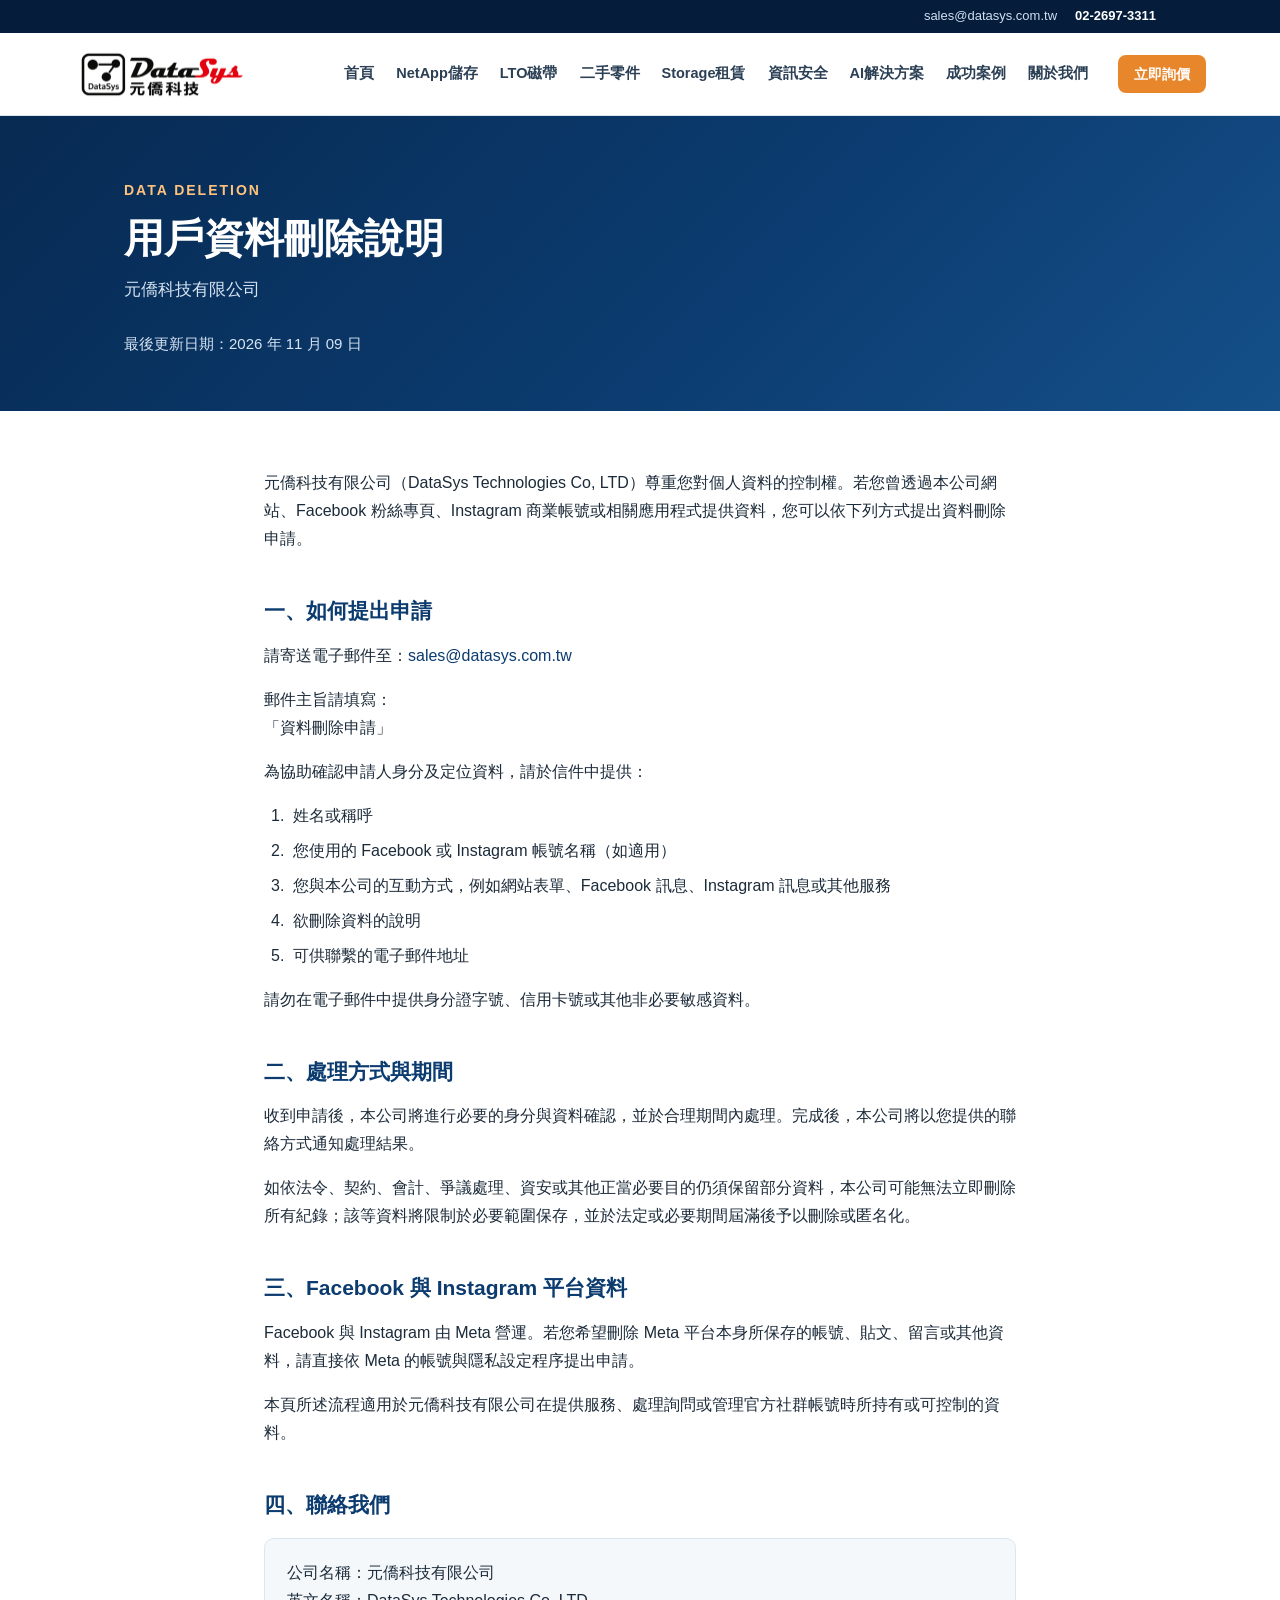
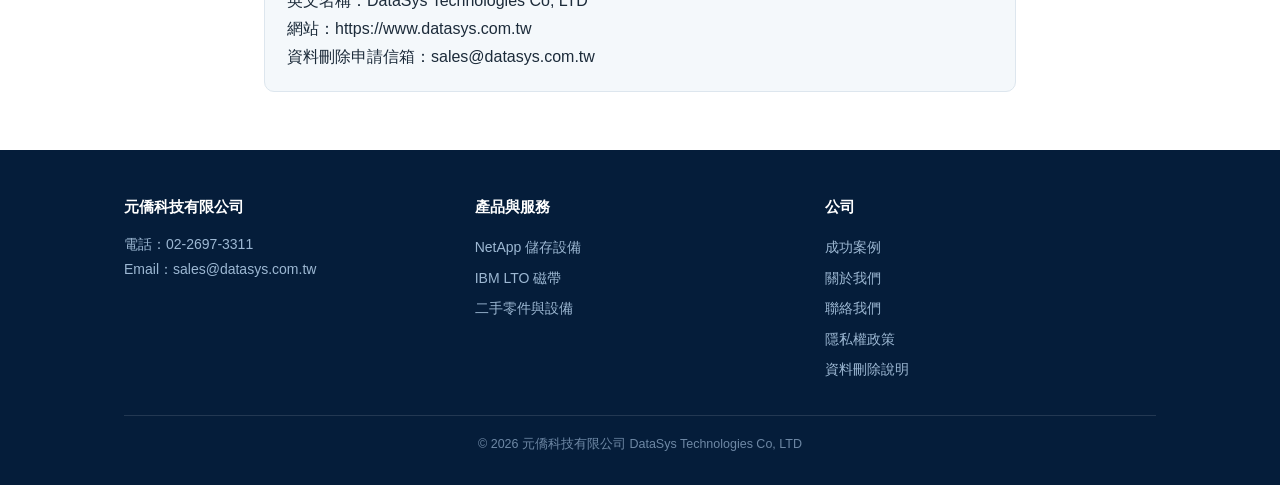
==== commit 01049117: "GEO fixes: unify English company name, static JSON-LD per page, FAQ additions, llms.txt, AI-bot robo" ====
--- a/site/data-deletion/index.html
+++ b/site/data-deletion/index.html
@@ -1,13 +1,15 @@
 <!DOCTYPE html>
 <html lang="zh-Hant">
 <head>
-<!-- Google Tag Manager -->
-<script>(function(w,d,s,l,i){w[l]=w[l]||[];w[l].push({'gtm.start':
-new Date().getTime(),event:'gtm.js'});var f=d.getElementsByTagName(s)[0],
-j=d.createElement(s),dl=l!='dataLayer'?'&l='+l:'';j.async=true;j.src=
-'https://www.googletagmanager.com/gtm.js?id='+i+dl;f.parentNode.insertBefore(j,f);
-})(window,document,'script','dataLayer','GTM-TFXD29PJ');</script>
-<!-- End Google Tag Manager -->
+<!-- Google tag (gtag.js) -->
+<script async src="https://www.googletagmanager.com/gtag/js?id=G-SCW4XLP4TN"></script>
+<script>
+  window.dataLayer = window.dataLayer || [];
+  function gtag(){dataLayer.push(arguments);}
+  gtag('js', new Date());
+  gtag('config', 'G-SCW4XLP4TN');
+</script>
+<!-- End Google tag -->
 <meta charset="utf-8">
 <meta name="viewport" content="width=device-width,initial-scale=1">
 <title>用戶資料刪除說明｜元僑科技有限公司</title>
@@ -28,12 +30,11 @@
 <link rel="icon" type="image/png" href="../image/favicon-32.png">
 <link rel="apple-touch-icon" href="../image/apple-touch-icon.png">
 <link rel="alternate icon" type="image/png" href="../image/favicon-192.png">
+<script type="application/ld+json" data-gen="inject_jsonld">
+{"@context":"https://schema.org","@graph":[{"@type":"Organization","@id":"https://www.datasys.com.tw/#organization","name":"元僑科技有限公司","alternateName":["元僑科技","DataSys Technologies Co, LTD"],"url":"https://www.datasys.com.tw/","logo":"https://www.datasys.com.tw/image/datasys-logo.png","foundingDate":"2007","identifier":{"@type":"PropertyValue","name":"統一編號","value":"28703966"},"email":"sales@datasys.com.tw","telephone":"+886-2-2697-3311","address":{"@type":"PostalAddress","addressCountry":"TW","addressRegion":"新北市","addressLocality":"汐止區","streetAddress":"新台五路一段99號31樓之3"},"sameAs":["https://www.netapp.com/partners/partner-connect/datasys-technology-co-ltd"]},{"@type":"LocalBusiness","@id":"https://www.datasys.com.tw/#localbusiness","name":"元僑科技有限公司","url":"https://www.datasys.com.tw/","telephone":"+886-2-2697-3311","email":"sales@datasys.com.tw","address":{"@type":"PostalAddress","addressCountry":"TW","addressRegion":"新北市","addressLocality":"汐止區","streetAddress":"新台五路一段99號31樓之3"}},{"@type":"WebSite","@id":"https://www.datasys.com.tw/#website","url":"https://www.datasys.com.tw/","name":"元僑科技","inLanguage":"zh-Hant","publisher":{"@id":"https://www.datasys.com.tw/#organization"}},{"@type":"BreadcrumbList","itemListElement":[{"@type":"ListItem","position":1,"name":"首頁","item":"https://www.datasys.com.tw/"},{"@type":"ListItem","position":2,"name":"用戶資料刪除說明","item":"https://www.datasys.com.tw/data-deletion"}]}]}
+</script>
 </head>
 <body>
-<!-- Google Tag Manager (noscript) -->
-<noscript><iframe src="https://www.googletagmanager.com/ns.html?id=GTM-TFXD29PJ"
-height="0" width="0" style="display:none;visibility:hidden"></iframe></noscript>
-<!-- End Google Tag Manager (noscript) -->
 <header>
 <div class="topbar"><div class="wrap"><span>sales@datasys.com.tw</span><a href="tel:0226973311">02-2697-3311</a></div></div>
 <div class="navrow">
@@ -46,14 +47,14 @@
 <main>
 <section class="hero legal-hero"><div class="wrap"><p class="kicker">DATA DELETION</p><h1>用戶資料刪除說明</h1><p class="lead">元僑科技有限公司</p><p class="legal-updated">最後更新日期：2026 年 11 月 09 日</p></div></section>
 <section class="sec"><div class="wrap legal-content">
-<p>元僑科技有限公司（Datasys Technologies Co., Ltd.）尊重您對個人資料的控制權。若您曾透過本公司網站、Facebook 粉絲專頁、Instagram 商業帳號或相關應用程式提供資料，您可以依下列方式提出資料刪除申請。</p>
+<p>元僑科技有限公司（DataSys Technologies Co, LTD）尊重您對個人資料的控制權。若您曾透過本公司網站、Facebook 粉絲專頁、Instagram 商業帳號或相關應用程式提供資料，您可以依下列方式提出資料刪除申請。</p>
 <h2>一、如何提出申請</h2><p>請寄送電子郵件至：<a href="mailto:sales@datasys.com.tw">sales@datasys.com.tw</a></p><p>郵件主旨請填寫：<br>「資料刪除申請」</p><p>為協助確認申請人身分及定位資料，請於信件中提供：</p><ol><li>姓名或稱呼</li><li>您使用的 Facebook 或 Instagram 帳號名稱（如適用）</li><li>您與本公司的互動方式，例如網站表單、Facebook 訊息、Instagram 訊息或其他服務</li><li>欲刪除資料的說明</li><li>可供聯繫的電子郵件地址</li></ol><p>請勿在電子郵件中提供身分證字號、信用卡號或其他非必要敏感資料。</p>
 <h2>二、處理方式與期間</h2><p>收到申請後，本公司將進行必要的身分與資料確認，並於合理期間內處理。完成後，本公司將以您提供的聯絡方式通知處理結果。</p><p>如依法令、契約、會計、爭議處理、資安或其他正當必要目的仍須保留部分資料，本公司可能無法立即刪除所有紀錄；該等資料將限制於必要範圍保存，並於法定或必要期間屆滿後予以刪除或匿名化。</p>
 <h2>三、Facebook 與 Instagram 平台資料</h2><p>Facebook 與 Instagram 由 Meta 營運。若您希望刪除 Meta 平台本身所保存的帳號、貼文、留言或其他資料，請直接依 Meta 的帳號與隱私設定程序提出申請。</p><p>本頁所述流程適用於元僑科技有限公司在提供服務、處理詢問或管理官方社群帳號時所持有或可控制的資料。</p>
-<h2>四、聯絡我們</h2><div class="legal-contact"><p>公司名稱：元僑科技有限公司<br>英文名稱：Datasys Technologies Co., Ltd.<br>網站：https://www.datasys.com.tw<br>資料刪除申請信箱：sales@datasys.com.tw</p></div>
+<h2>四、聯絡我們</h2><div class="legal-contact"><p>公司名稱：元僑科技有限公司<br>英文名稱：DataSys Technologies Co, LTD<br>網站：https://www.datasys.com.tw<br>資料刪除申請信箱：sales@datasys.com.tw</p></div>
 </div></section>
 </main>
-<footer><div class="wrap"><div class="grid g3"><div><h4>元僑科技有限公司</h4><p>電話：02-2697-3311<br>Email：sales@datasys.com.tw</p></div><div><h4>產品與服務</h4><a href="/netapp.html">NetApp 儲存設備</a><a href="/lto.html">IBM LTO 磁帶</a><a href="/parts.html">二手零件與設備</a></div><div><h4>公司</h4><a href="/cases.html">成功案例</a><a href="/about.html">關於我們</a><a href="/contact.html">聯絡我們</a><a href="/privacy-policy">隱私權政策</a><a href="/data-deletion">資料刪除說明</a></div></div><div class="copy">© 2026 元僑科技有限公司 Datasys Technologies Co., Ltd.</div></div></footer>
+<footer><div class="wrap"><div class="grid g3"><div><h4>元僑科技有限公司</h4><p>電話：02-2697-3311<br>Email：sales@datasys.com.tw</p></div><div><h4>產品與服務</h4><a href="/netapp.html">NetApp 儲存設備</a><a href="/lto.html">IBM LTO 磁帶</a><a href="/parts.html">二手零件與設備</a></div><div><h4>公司</h4><a href="/cases.html">成功案例</a><a href="/about.html">關於我們</a><a href="/contact.html">聯絡我們</a><a href="/privacy-policy">隱私權政策</a><a href="/data-deletion">資料刪除說明</a></div></div><div class="copy">© 2026 元僑科技有限公司 DataSys Technologies Co, LTD</div></div></footer>
 <script src="../site-common.js?v=20261018.2" defer></script>
 </body>
 </html>
